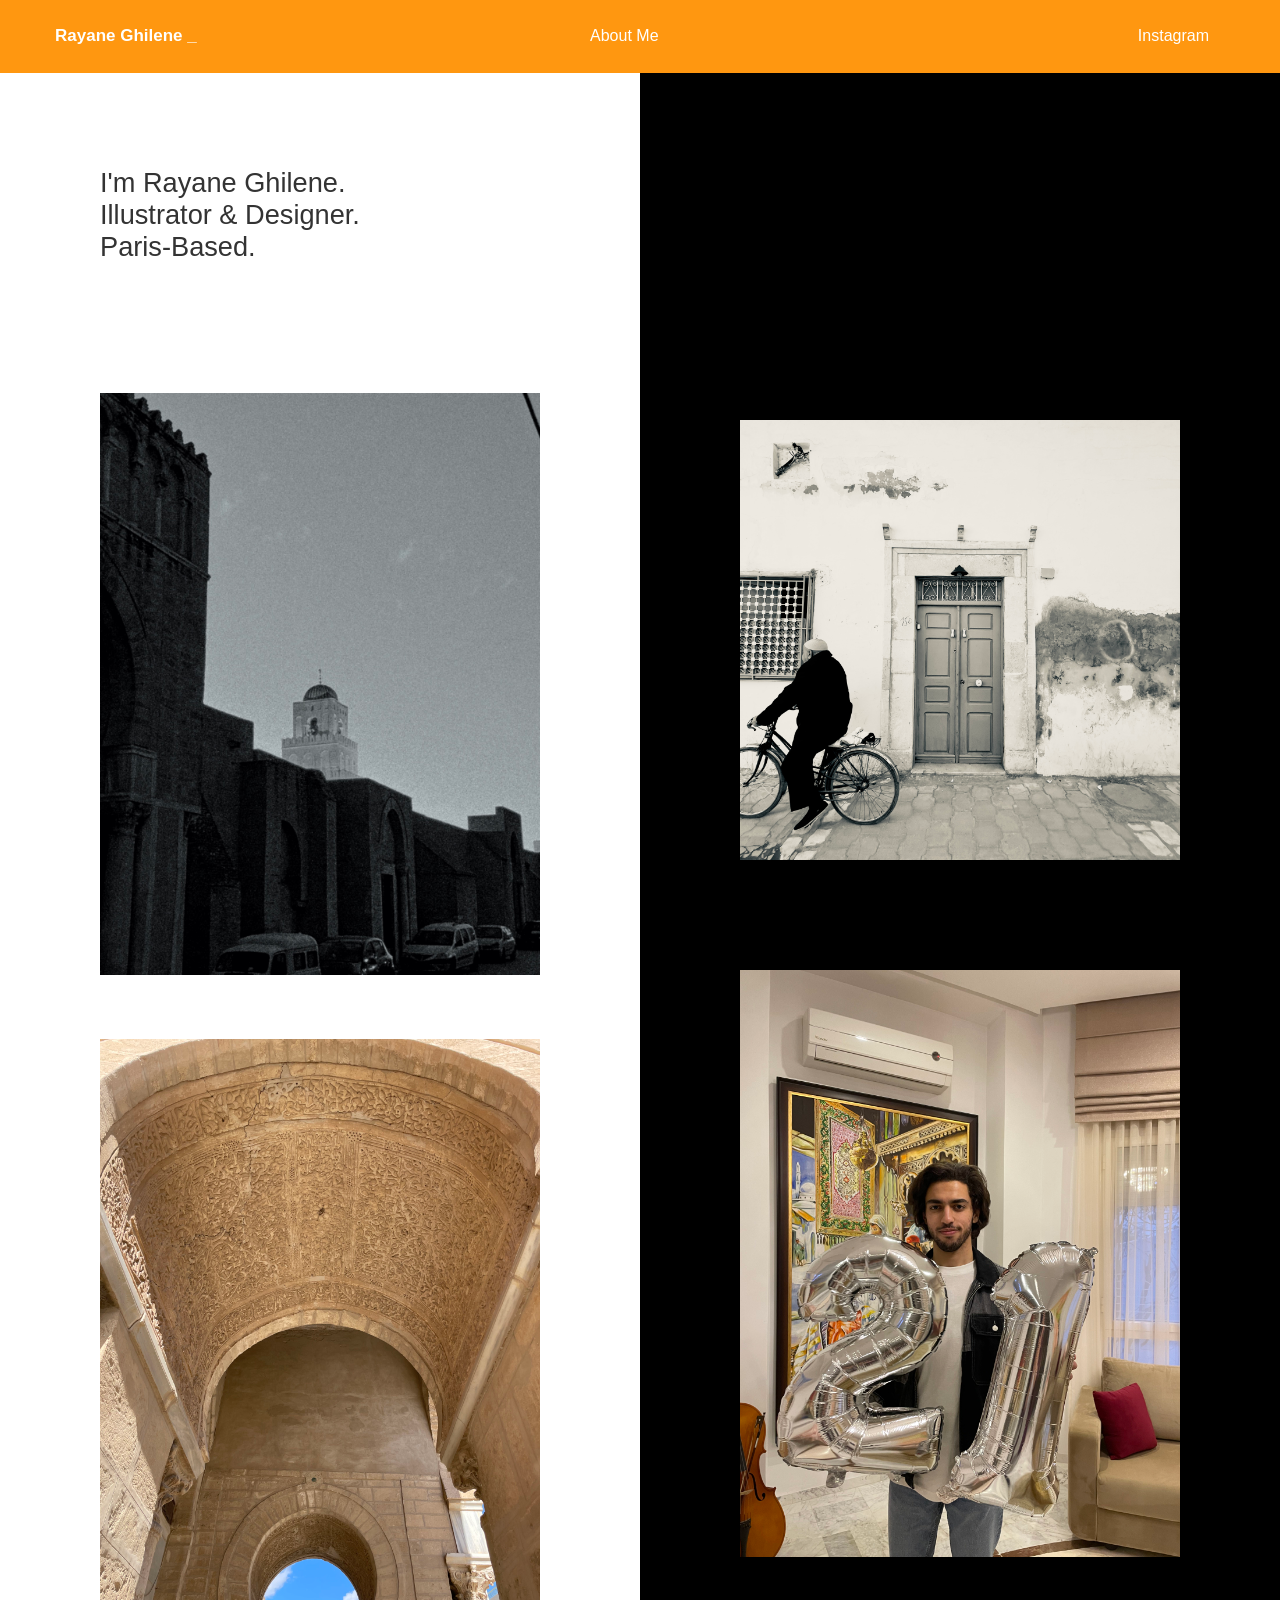
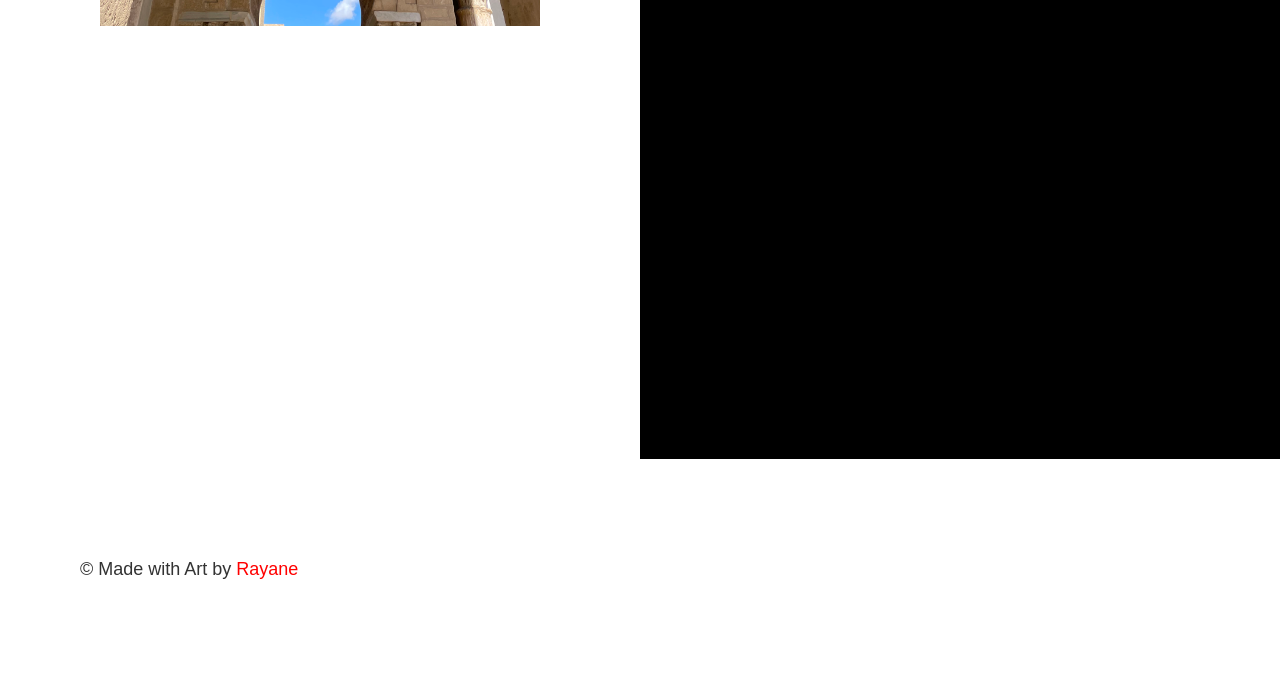
==== index.html @ 7f887cb3 "rename file" ====
<!DOCTYPE html>
<html lang="en">
<head>
    <meta charset="UTF-8">
    <meta name="viewport" content="width=device-width, initial-scale=1.0">
    <title>Rayane the Kangaroo</title>
    <link rel="stylesheet" href="Mypage.css">
</head>
<body>
    <header>
        <h1><a href="Mypage.html">Rayane Ghilene _</a></h1>
        <button onclick="window.location.href = 'Aboutme.html'">About Me</button>

        <!-- <button onclick="showContent('education')">Education</button>-->
        <button onclick="window.open('https://www.instagram.com/rayaneghilen/', '_blank')">Instagram</button>

    </header>
    <main>
        <div class="split-container">
            <div class="left-part">
                
                <p>I'm Rayane Ghilene. 
                    <br/> Illustrator & Designer.
                     
                    <br/> Paris-Based.</p>
                <style> p{margin-bottom: 100px; } </style>


                <div class="image-container">
                    <a href="page1.html">
                        <img src="okba.jpg" alt="Image 1">
                        <span class="image-title" style="font-size: 35px;">Mosquée Okba <br/>Ibn Nafaa</span>
                    </a>
                </div>

                <div class="image-container">

                    <a href="page2.html">
                        <img src="IMG_0638.jpg" alt="Image 2">
                        <span class="image-title" style="font-size: 35px;">Arab Architecture <br/> details</span>
                    </a>
                </div>
                <iframe width="560" height="315" src="https://www.youtube.com/embed/U8BdfqEEnn8?si=sUEJBAyFIhJjllaj" frameborder="0" allowfullscreen></iframe> 
            </div>
            

            
            
            <div class="right-part">
                <div class="image-container">
                    <a href="page3.html">
                        <img src="IMG_0675.jpg" alt="Image 1">
                        <span class="image-title" style="font-size: 35px;">Kairouan <br/>Medina </span>
                    </a>
                </div>
                <div class="image-container">
                    <a href="page4.html">
                        <img src="IMG_0262.jpg" alt="Image">
                        <span class="image-title" style="font-size: 35px;">21 Birthday</span>

                    </a>
                </div>

            </div>
        </div>


    </main>
    <footer style = "margin-top: 100px; margin-left: 80px;">
        <p> © Made with Art by <span class="colored-word">Rayane</span></p>
    </footer>
    <script src="scripts.js"></script>
</body>
</html>
---- Mypage.css ----
body {
    font-family: Arial, sans-serif;
    background-size: cover;
    background-attachment: fixed;
    text-align: center;
    margin: 0;
    padding: 0;
    margin-top: 70px;
}

header {
    background-color: #ff9710;
    padding: 15px;
    color: white;
    display: flex;
    justify-content: space-between;
    align-items: center;
    position: fixed;
    top: 0;
    width: 100%;
    z-index: 100;
}

header button {
    background-color: transparent;
    border: none;
    color: white;
    cursor: pointer;
    font-size: 16px;
    margin-right: 80px;
}

h1 {
    color: #ffffff;
    text-align: left;
    font-size: 17px;
    margin-left: 40px;
}

h1 a {
    color: white;
    text-decoration: none;
}

.button-container {
    display: flex;
    gap: 10px;
}

p {
    color: #333;
    font-size: 18px;
    text-align: left;
}

.split-container {
    display: flex;
    justify-content: right; /* Center both parts horizontally */
    border: 0px solid #ddd; /* Add a border to separate the two parts */
    padding: 0px;
}

.left-part,
.right-part {
    flex: 1;
    padding: 70px;
    text-align: left;
    overflow: hidden;
}

.left-part {
    background-color: #fff;
    position: relative;
    /* Remove display and align-items properties */
    flex-direction: column;
    margin-bottom: 10px;
}

.left-part p {
    text-align: left; /* Align the text to the left */
    font-size: 170%;
    margin-left: 30px; /* Reset margin to align text with image */
}

.left-part img {
    display: block;
    margin: 0; /* Reset margin to align text with image */
    max-width: 100%;
}

.right-part img:first-child {
    margin-top: 250px;
}

.right-part {
    position: relative;
    background-color: black;
    display: flex;
    flex-direction: column;
    align-items: center;
}

.right-part img {
    display: block;
    margin: 0;
    max-width: 100%;
    margin-bottom: -200px;
}

.image-container {
    position: relative;
    display: inline-block;
    margin: 30px;
}

/* Style for the image titles */
.image-title {
    position: absolute;
    bottom: 0;
    left: 0;
    width: 100%;
    background-color: transparent;
    color: white;
    padding: 5px;
    text-align: left;
    font-size: 135px; /* Corrected font size property */
    display: none;
}

/* Hover effect: darken the image and display the title */
.image-container:hover img {
    filter: brightness(50%);
}

.image-container:hover .image-title {
    display: block;
}

.colored-word {
    color: red;
    /* You can also apply other styles as needed */
}
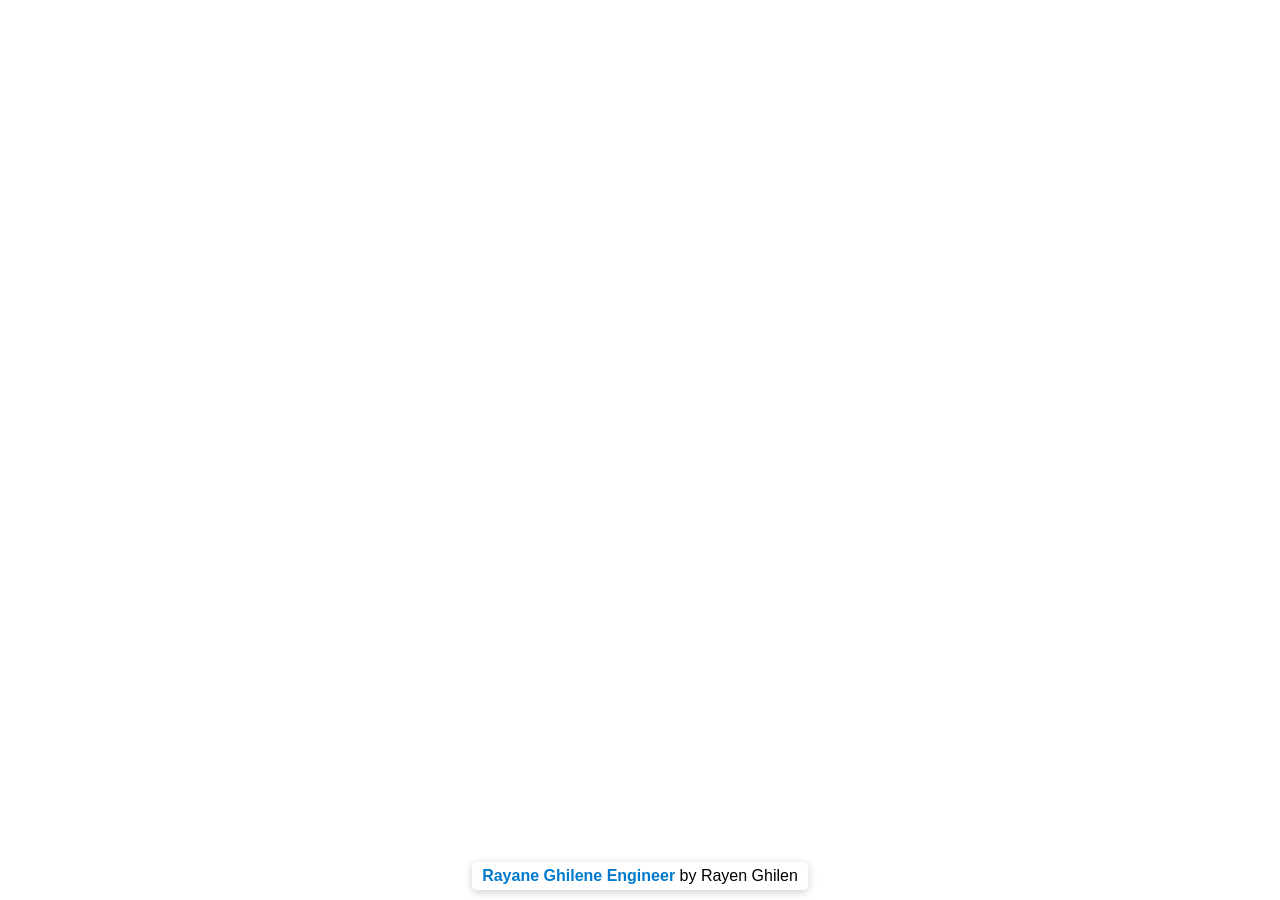
==== commit b37359ee: "refactor: add index file" ====
--- a/index.html
+++ b/index.html
@@ -1,74 +1,68 @@
-<!DOCTYPE html>
-<html lang="en">
-<head>
-    <meta charset="UTF-8">
-    <meta name="viewport" content="width=device-width, initial-scale=1.0">
-    <title>Rayane the Kangaroo</title>
-    <link rel="stylesheet" href="Mypage.css">
-</head>
-<body>
-    <header>
-        <h1><a href="Mypage.html">Rayane Ghilene _</a></h1>
-        <button onclick="window.location.href = 'Aboutme.html'">About Me</button>
-
-        <!-- <button onclick="showContent('education')">Education</button>-->
-        <button onclick="window.open('https://www.instagram.com/rayaneghilen/', '_blank')">Instagram</button>
-
-    </header>
-    <main>
-        <div class="split-container">
-            <div class="left-part">
-                
-                <p>I'm Rayane Ghilene. 
-                    <br/> Illustrator & Designer.
-                     
-                    <br/> Paris-Based.</p>
-                <style> p{margin-bottom: 100px; } </style>
-
-
-                <div class="image-container">
-                    <a href="page1.html">
-                        <img src="okba.jpg" alt="Image 1">
-                        <span class="image-title" style="font-size: 35px;">Mosquée Okba <br/>Ibn Nafaa</span>
-                    </a>
-                </div>
-
-                <div class="image-container">
-
-                    <a href="page2.html">
-                        <img src="IMG_0638.jpg" alt="Image 2">
-                        <span class="image-title" style="font-size: 35px;">Arab Architecture <br/> details</span>
-                    </a>
-                </div>
-                <iframe width="560" height="315" src="https://www.youtube.com/embed/U8BdfqEEnn8?si=sUEJBAyFIhJjllaj" frameborder="0" allowfullscreen></iframe> 
-            </div>
-            
-
-            
-            
-            <div class="right-part">
-                <div class="image-container">
-                    <a href="page3.html">
-                        <img src="IMG_0675.jpg" alt="Image 1">
-                        <span class="image-title" style="font-size: 35px;">Kairouan <br/>Medina </span>
-                    </a>
-                </div>
-                <div class="image-container">
-                    <a href="page4.html">
-                        <img src="IMG_0262.jpg" alt="Image">
-                        <span class="image-title" style="font-size: 35px;">21 Birthday</span>
-
-                    </a>
-                </div>
-
-            </div>
-        </div>
-
-
-    </main>
-    <footer style = "margin-top: 100px; margin-left: 80px;">
-        <p> © Made with Art by <span class="colored-word">Rayane</span></p>
-    </footer>
-    <script src="scripts.js"></script>
-</body>
-</html>
+<!DOCTYPE html>
+<html lang="en">
+<head>
+  <meta charset="UTF-8">
+  <meta name="viewport" content="width=device-width, initial-scale=1.0">
+  <title>Rayane Ghilene Engineer</title>
+  <style>
+    * {
+      margin: 0;
+      padding: 0;
+      box-sizing: border-box;
+    }
+    html, body {
+      height: 100%;
+      width: 100%;
+      font-family: Arial, sans-serif;
+    }
+    .embed-container {
+      position: absolute;
+      top: 0;
+      left: 0;
+      width: 100%;
+      height: 100%;
+      overflow: hidden;
+    }
+    iframe {
+      width: 100%;
+      height: 100%;
+      border: none;
+    }
+    .footer {
+      position: fixed;
+      bottom: 10px;
+      left: 50%;
+      transform: translateX(-50%);
+      text-align: center;
+      background-color: rgba(255, 255, 255, 0.8);
+      padding: 5px 10px;
+      border-radius: 5px;
+      box-shadow: 0 2px 8px rgba(0, 0, 0, 0.2);
+    }
+    .footer a {
+      text-decoration: none;
+      color: #007acc;
+      font-weight: bold;
+    }
+    .footer a:hover {
+      text-decoration: underline;
+    }
+  </style>
+</head>
+<body>
+  <div class="embed-container">
+    <iframe loading="lazy" 
+      src="https://www.canva.com/design/DAGZ0E6-_ws/O9Q-uTRhDMwGSDLpCJn5Ag/view?embed" 
+      allowfullscreen="allowfullscreen" 
+      allow="fullscreen">
+    </iframe>
+  </div>
+  <div class="footer">
+    <a href="https://www.canva.com/design/DAGZ0E6-_ws/O9Q-uTRhDMwGSDLpCJn5Ag/view?utm_content=DAGZ0E6-_ws&utm_campaign=designshare&utm_medium=embeds&utm_source=link" 
+       target="_blank" 
+       rel="noopener">
+       Rayane Ghilene Engineer
+    </a> by Rayen Ghilen
+  </div>
+</body>
+</html>
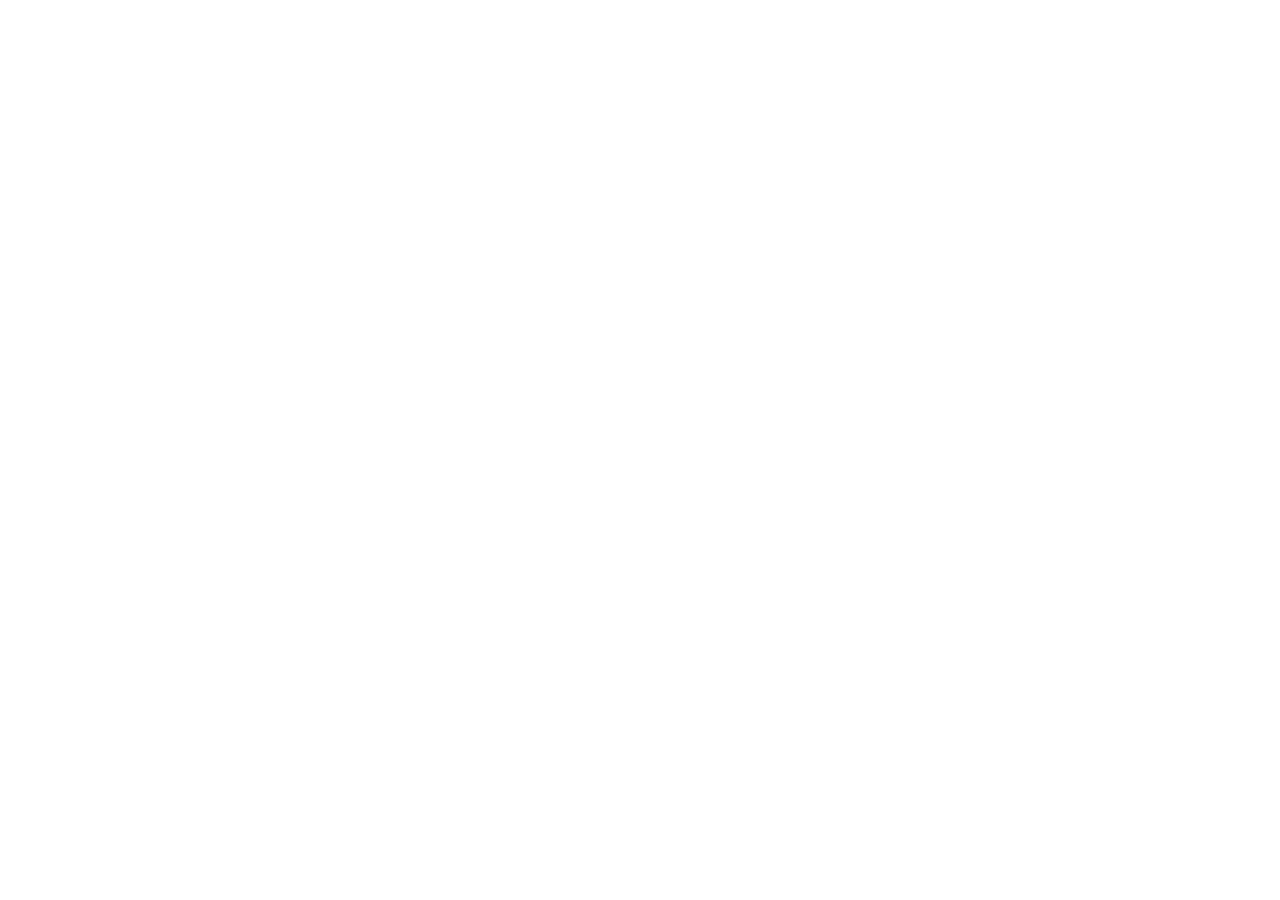
==== commit 1462db7d: "refactor: remove unnecessary code" ====
--- a/index.html
+++ b/index.html
@@ -57,12 +57,5 @@
       allow="fullscreen">
     </iframe>
   </div>
-  <div class="footer">
-    <a href="https://www.canva.com/design/DAGZ0E6-_ws/O9Q-uTRhDMwGSDLpCJn5Ag/view?utm_content=DAGZ0E6-_ws&utm_campaign=designshare&utm_medium=embeds&utm_source=link" 
-       target="_blank" 
-       rel="noopener">
-       Rayane Ghilene Engineer
-    </a> by Rayen Ghilen
-  </div>
 </body>
 </html>
